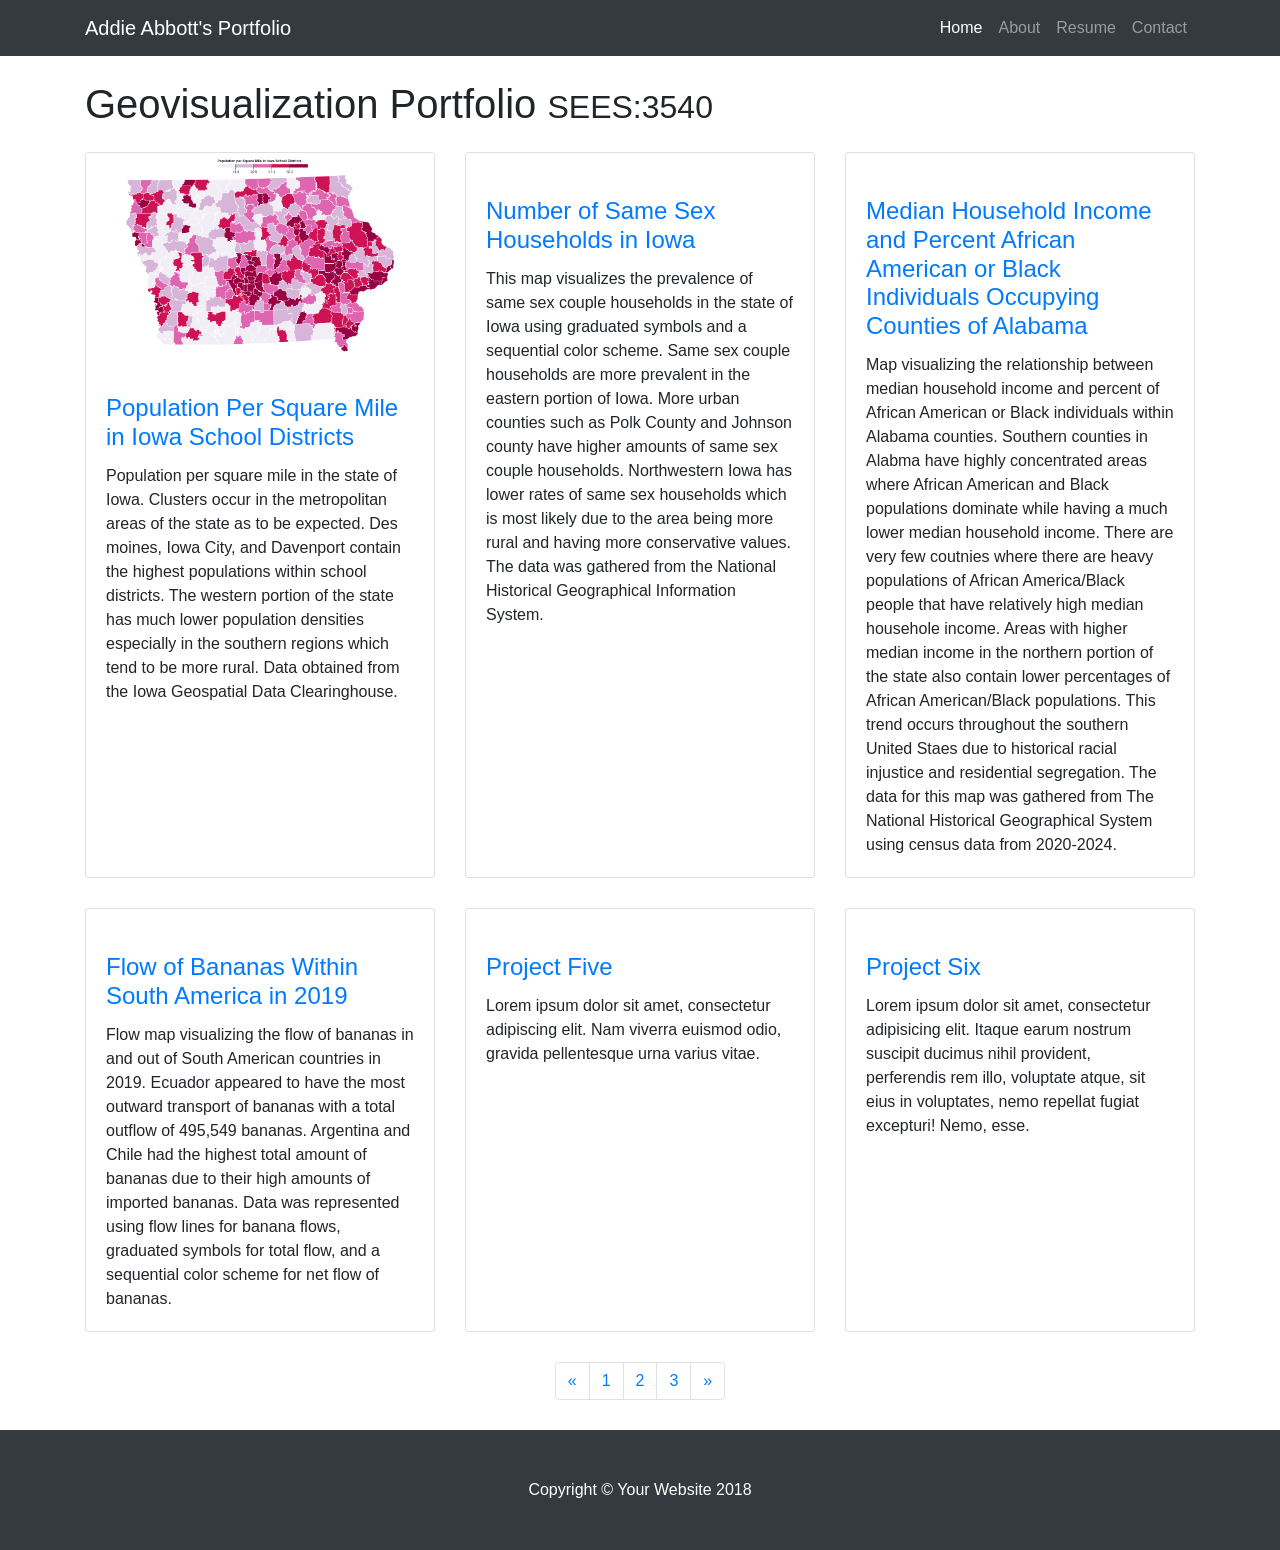
==== index.html @ a981b6f8 "linktest.html" ====
<!DOCTYPE html>
<html lang="en">

  <head>

    <meta charset="utf-8">
    <meta name="viewport" content="width=device-width, initial-scale=1, shrink-to-fit=no">
    <meta name="description" content="">
    <meta name="author" content="">

    <title>Addie's Geovisualization Portfolio</title>

    <!-- Bootstrap core CSS -->
    <link href="vendor/bootstrap/css/bootstrap.min.css" rel="stylesheet">

    <!-- Custom styles for this template -->
    <link href="css/3-col-portfolio.css" rel="stylesheet">

  </head>

  <body>

    <!-- Navigation -->
    <nav class="navbar navbar-expand-lg navbar-dark bg-dark fixed-top">
      <div class="container">
        <a class="navbar-brand" href="#">Addie Abbott's Portfolio</a>
        <button class="navbar-toggler" type="button" data-toggle="collapse" data-target="#navbarResponsive" aria-controls="navbarResponsive" aria-expanded="false" aria-label="Toggle navigation">
          <span class="navbar-toggler-icon"></span>
        </button>
        <div class="collapse navbar-collapse" id="navbarResponsive">
          <ul class="navbar-nav ml-auto">
            <li class="nav-item active">
              <a class="nav-link" href="#">Home
                <span class="sr-only">(current)</span>
              </a>
            </li>
            <li class="nav-item">
              <a class="nav-link" href="shortbio.html">About</a>
            </li>
            <li class="nav-item">
              <a class="nav-link" href="Files/addison_abbott_resume.pdf">Resume</a>
            </li>
            <li class="nav-item">
              <a class="nav-link" href="mailto:akabbott@uiowa.edu">Contact</a>
            </li>
          </ul>
        </div>
      </div>
    </nav>

    <!-- Page Content -->
    <div class="container">

      <!-- Page Heading -->
      <h1 class="my-4">Geovisualization Portfolio
        <small>SEES:3540</small>
      </h1>

      <div class="row">
        <div class="col-lg-4 col-sm-6 portfolio-item">
          <div class="card h-100">
            <a href="https://observablehq.com/d/2ada8fbce5937c35"><img class="card-img-top" src="images/choropleth.png" alt=""></a>
            <div class="card-body">
              <h4 class="card-title">
                <a href="https://observablehq.com/d/2ada8fbce5937c35">Population Per Square Mile in Iowa School Districts</a>
              </h4>
              <p class="card-text">Population per square mile in the state of Iowa. Clusters occur in the metropolitan areas of the state as to be expected. Des moines, Iowa City, and Davenport contain the highest populations within school districts. The western portion of the state has much lower population densities especially in the southern regions which tend to be more rural. Data obtained from the Iowa Geospatial Data Clearinghouse. </p>
            </div>
          </div>
        </div>
        <div class="col-lg-4 col-sm-6 portfolio-item">
          <div class="card h-100">
            <a href="https://observablehq.com/d/25302e7f16d099eb"><img class="card-img-top" src="images/graduatedSymbols.png" alt=""></a>
            <div class="card-body">
              <h4 class="card-title">
                <a href="#">Number of Same Sex Households in Iowa</a>
              </h4>
              <p class="card-text">This map visualizes the prevalence of same sex couple households in the state of Iowa using graduated symbols and a sequential color scheme. Same sex couple households are more prevalent in the eastern portion of Iowa. More urban counties such as Polk County and Johnson county have higher amounts of same sex couple households. Northwestern Iowa has lower rates of same sex households which is most likely due to the area being more rural and having more conservative values. The data was gathered from the National Historical Geographical Information System.</p>
            </div>
          </div>
        </div>
        <div class="col-lg-4 col-sm-6 portfolio-item">
          <div class="card h-100">
            <a href="#"><img class="card-img-top" src="http://placehold.it/700x400" alt=""></a>
            <div class="card-body">
              <h4 class="card-title">
                <a href="#">Median Household Income and Percent African American or Black Individuals Occupying Counties of Alabama</a>
              </h4>
              <p class="card-text">Map visualizing the relationship between median household income and percent of African American or Black individuals within Alabama counties. Southern counties in Alabma have highly concentrated areas where African American and Black populations dominate while having a much lower median household income. There are very few coutnies where there are heavy populations of African America/Black people that have relatively high median househole income. Areas with higher median income in the northern portion of the state also contain lower percentages of African American/Black populations. This trend occurs throughout the southern United Staes due to historical racial injustice and residential segregation. The data for this map was gathered from The National Historical Geographical System using census data from 2020-2024.</p>
            </div>
          </div>
        </div>
        <div class="col-lg-4 col-sm-6 portfolio-item">
          <div class="card h-100">
            <a href="#"><img class="card-img-top" src="http://placehold.it/700x400" alt=""></a>
            <div class="card-body">
              <h4 class="card-title">
                <a href="#">Flow of Bananas Within South America in 2019</a>
              </h4>
              <p class="card-text">Flow map visualizing the flow of bananas in and out of South American countries in 2019. Ecuador appeared to have the most outward transport of bananas with a total outflow of 495,549 bananas. Argentina and Chile had the highest total amount of bananas due to their high amounts of imported bananas. Data was represented using flow lines for banana flows, graduated symbols for total flow, and a sequential color scheme for net flow of bananas.</p>
            </div>
          </div>
        </div>
        <div class="col-lg-4 col-sm-6 portfolio-item">
          <div class="card h-100">
            <a href="#"><img class="card-img-top" src="http://placehold.it/700x400" alt=""></a>
            <div class="card-body">
              <h4 class="card-title">
                <a href="#">Project Five</a>
              </h4>
              <p class="card-text">Lorem ipsum dolor sit amet, consectetur adipiscing elit. Nam viverra euismod odio, gravida pellentesque urna varius vitae.</p>
            </div>
          </div>
        </div>
        <div class="col-lg-4 col-sm-6 portfolio-item">
          <div class="card h-100">
            <a href="#"><img class="card-img-top" src="http://placehold.it/700x400" alt=""></a>
            <div class="card-body">
              <h4 class="card-title">
                <a href="#">Project Six</a>
              </h4>
              <p class="card-text">Lorem ipsum dolor sit amet, consectetur adipisicing elit. Itaque earum nostrum suscipit ducimus nihil provident, perferendis rem illo, voluptate atque, sit eius in voluptates, nemo repellat fugiat excepturi! Nemo, esse.</p>
            </div>
          </div>
        </div>
      </div>
      <!-- /.row -->

      <!-- Pagination -->
      <ul class="pagination justify-content-center">
        <li class="page-item">
          <a class="page-link" href="#" aria-label="Previous">
            <span aria-hidden="true">&laquo;</span>
            <span class="sr-only">Previous</span>
          </a>
        </li>
        <li class="page-item">
          <a class="page-link" href="#">1</a>
        </li>
        <li class="page-item">
          <a class="page-link" href="#">2</a>
        </li>
        <li class="page-item">
          <a class="page-link" href="#">3</a>
        </li>
        <li class="page-item">
          <a class="page-link" href="#" aria-label="Next">
            <span aria-hidden="true">&raquo;</span>
            <span class="sr-only">Next</span>
          </a>
        </li>
      </ul>

    </div>
    <!-- /.container -->

    <!-- Footer -->
    <footer class="py-5 bg-dark">
      <div class="container">
        <p class="m-0 text-center text-white">Copyright &copy; Your Website 2018</p>
      </div>
      <!-- /.container -->
    </footer>

    <!-- Bootstrap core JavaScript -->
    <script src="vendor/jquery/jquery.min.js"></script>
    <script src="vendor/bootstrap/js/bootstrap.bundle.min.js"></script>

  </body>

</html>
---- css/3-col-portfolio.css ----
/*!
 * Start Bootstrap - 3 Col Portfolio (https://startbootstrap.com/template-overviews/3-col-portfolio)
 * Copyright 2013-2018 Start Bootstrap
 * Licensed under MIT (https://github.com/BlackrockDigital/startbootstrap-3-col-portfolio/blob/master/LICENSE)
 */

body {
  padding-top: 54px;
}

@media (min-width: 992px) {
  body {
    padding-top: 56px;
  }
}

.portfolio-item {
  margin-bottom: 30px;
}

.pagination {
  margin-bottom: 30px;
}
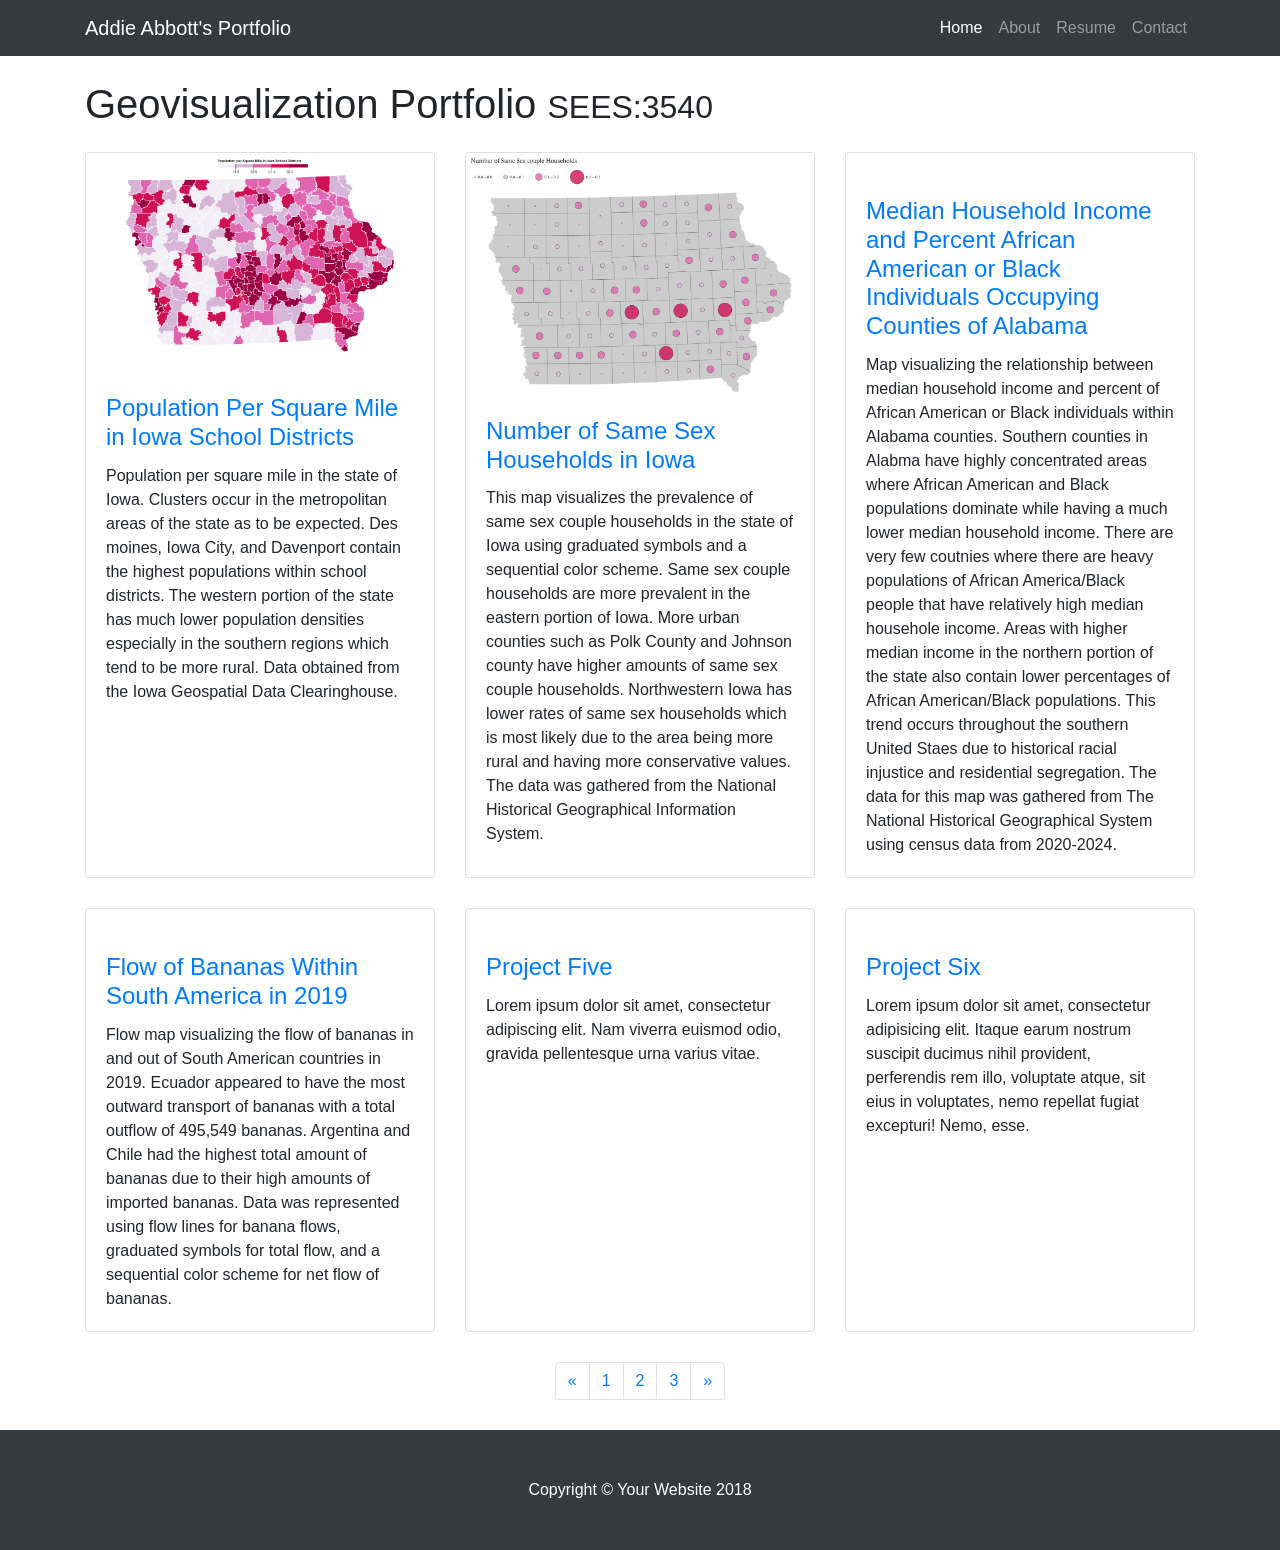
==== commit 457b6a3e: "LinkPics.html" ====
--- a/index.html
+++ b/index.html
@@ -73,7 +73,7 @@
             <a href="https://observablehq.com/d/25302e7f16d099eb"><img class="card-img-top" src="images/graduatedSymbols.png" alt=""></a>
             <div class="card-body">
               <h4 class="card-title">
-                <a href="#">Number of Same Sex Households in Iowa</a>
+                <a href="https://observablehq.com/d/25302e7f16d099eb">Number of Same Sex Households in Iowa</a>
               </h4>
               <p class="card-text">This map visualizes the prevalence of same sex couple households in the state of Iowa using graduated symbols and a sequential color scheme. Same sex couple households are more prevalent in the eastern portion of Iowa. More urban counties such as Polk County and Johnson county have higher amounts of same sex couple households. Northwestern Iowa has lower rates of same sex households which is most likely due to the area being more rural and having more conservative values. The data was gathered from the National Historical Geographical Information System.</p>
             </div>
@@ -81,10 +81,10 @@
         </div>
         <div class="col-lg-4 col-sm-6 portfolio-item">
           <div class="card h-100">
-            <a href="#"><img class="card-img-top" src="http://placehold.it/700x400" alt=""></a>
+            <a href="https://observablehq.com/d/d50f263e7f8bade0"><img class="card-img-top" src="images/AlabamaBivariate" alt=""></a>
             <div class="card-body">
               <h4 class="card-title">
-                <a href="#">Median Household Income and Percent African American or Black Individuals Occupying Counties of Alabama</a>
+                <a href="https://observablehq.com/d/d50f263e7f8bade0">Median Household Income and Percent African American or Black Individuals Occupying Counties of Alabama</a>
               </h4>
               <p class="card-text">Map visualizing the relationship between median household income and percent of African American or Black individuals within Alabama counties. Southern counties in Alabma have highly concentrated areas where African American and Black populations dominate while having a much lower median household income. There are very few coutnies where there are heavy populations of African America/Black people that have relatively high median househole income. Areas with higher median income in the northern portion of the state also contain lower percentages of African American/Black populations. This trend occurs throughout the southern United Staes due to historical racial injustice and residential segregation. The data for this map was gathered from The National Historical Geographical System using census data from 2020-2024.</p>
             </div>
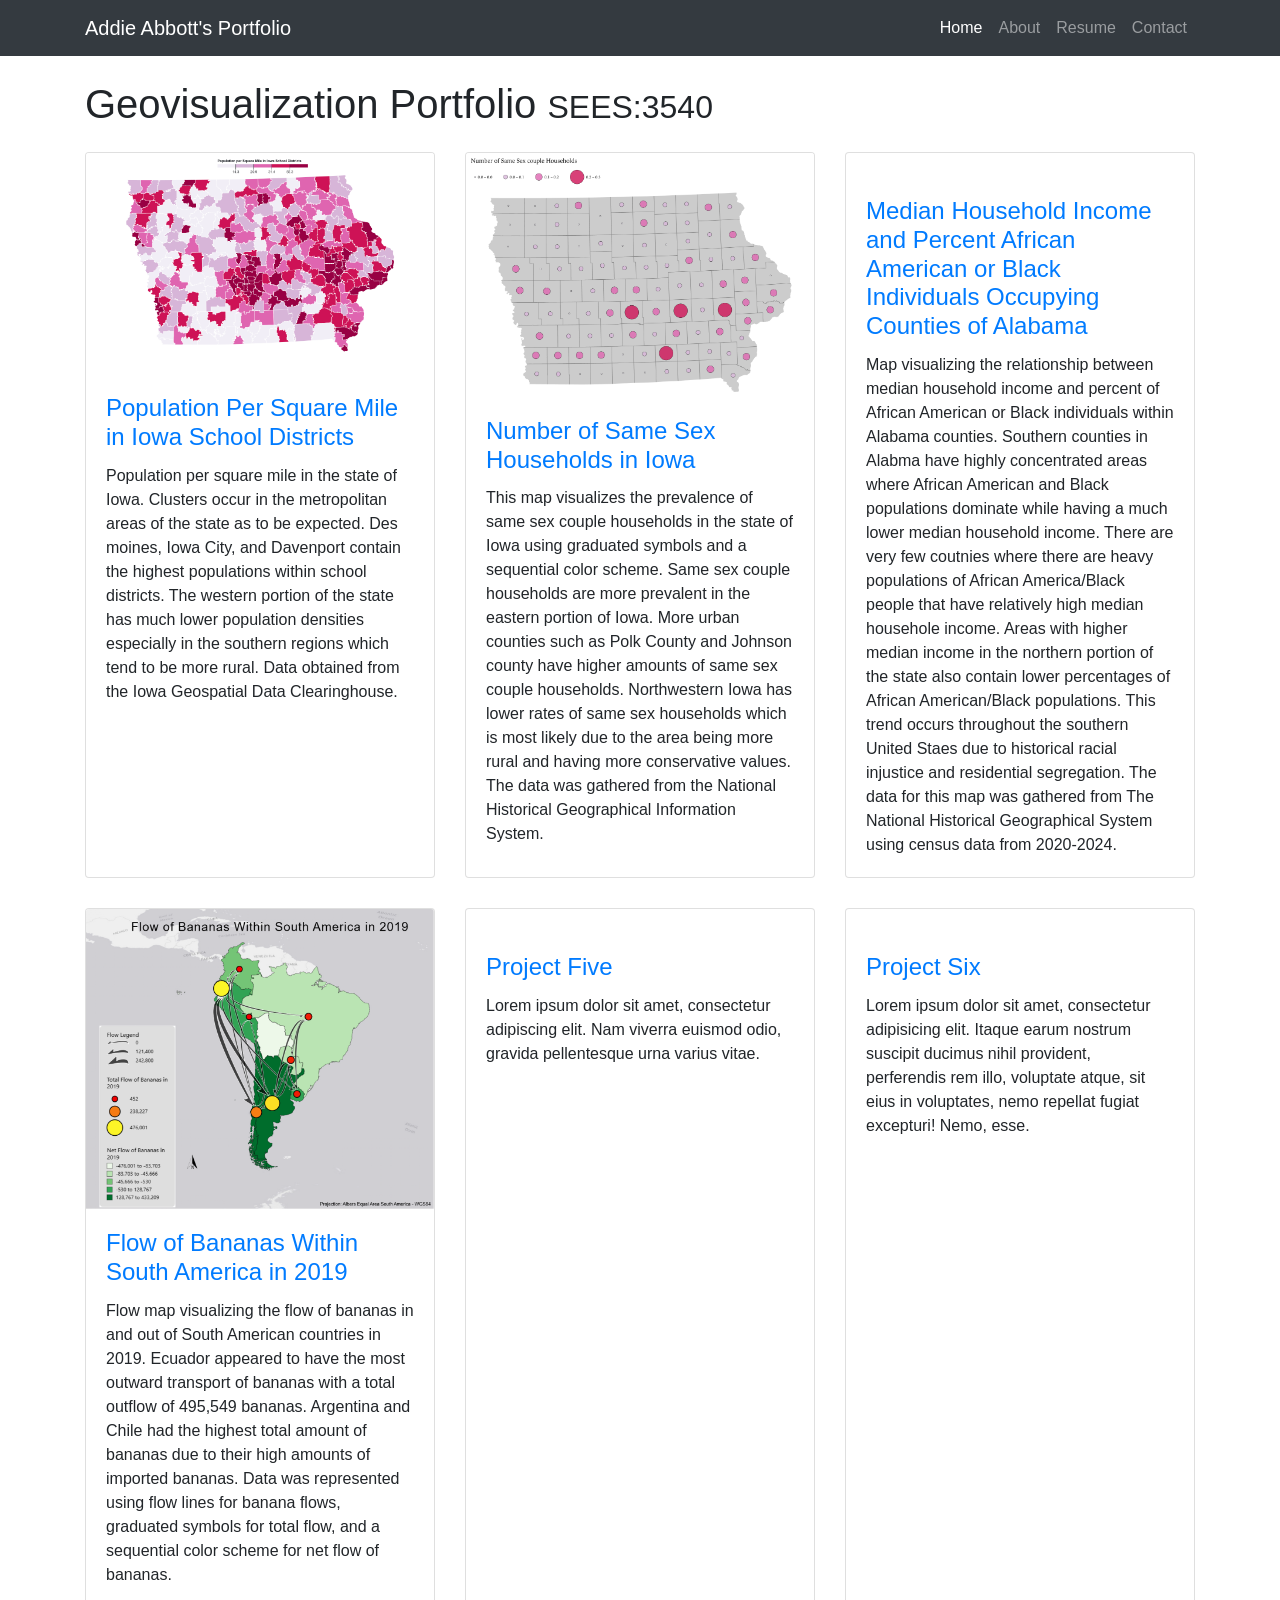
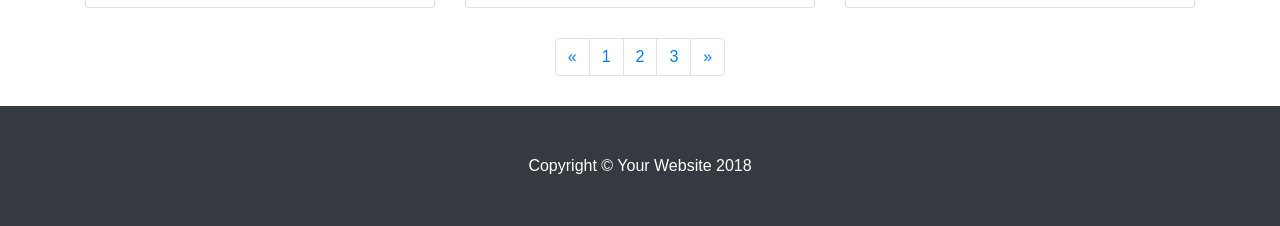
==== commit d00e6359: "pngs.html" ====
--- a/index.html
+++ b/index.html
@@ -81,7 +81,7 @@
         </div>
         <div class="col-lg-4 col-sm-6 portfolio-item">
           <div class="card h-100">
-            <a href="https://observablehq.com/d/d50f263e7f8bade0"><img class="card-img-top" src="images/AlabamaBivariate" alt=""></a>
+            <a href="https://observablehq.com/d/d50f263e7f8bade0"><img class="card-img-top" src="images/AlabamaBivariate.png" alt=""></a>
             <div class="card-body">
               <h4 class="card-title">
                 <a href="https://observablehq.com/d/d50f263e7f8bade0">Median Household Income and Percent African American or Black Individuals Occupying Counties of Alabama</a>
@@ -92,7 +92,7 @@
         </div>
         <div class="col-lg-4 col-sm-6 portfolio-item">
           <div class="card h-100">
-            <a href="#"><img class="card-img-top" src="http://placehold.it/700x400" alt=""></a>
+            <a href="#"><img class="card-img-top" src="images/SouthAmericaFlowMap.png" alt=""></a>
             <div class="card-body">
               <h4 class="card-title">
                 <a href="#">Flow of Bananas Within South America in 2019</a>
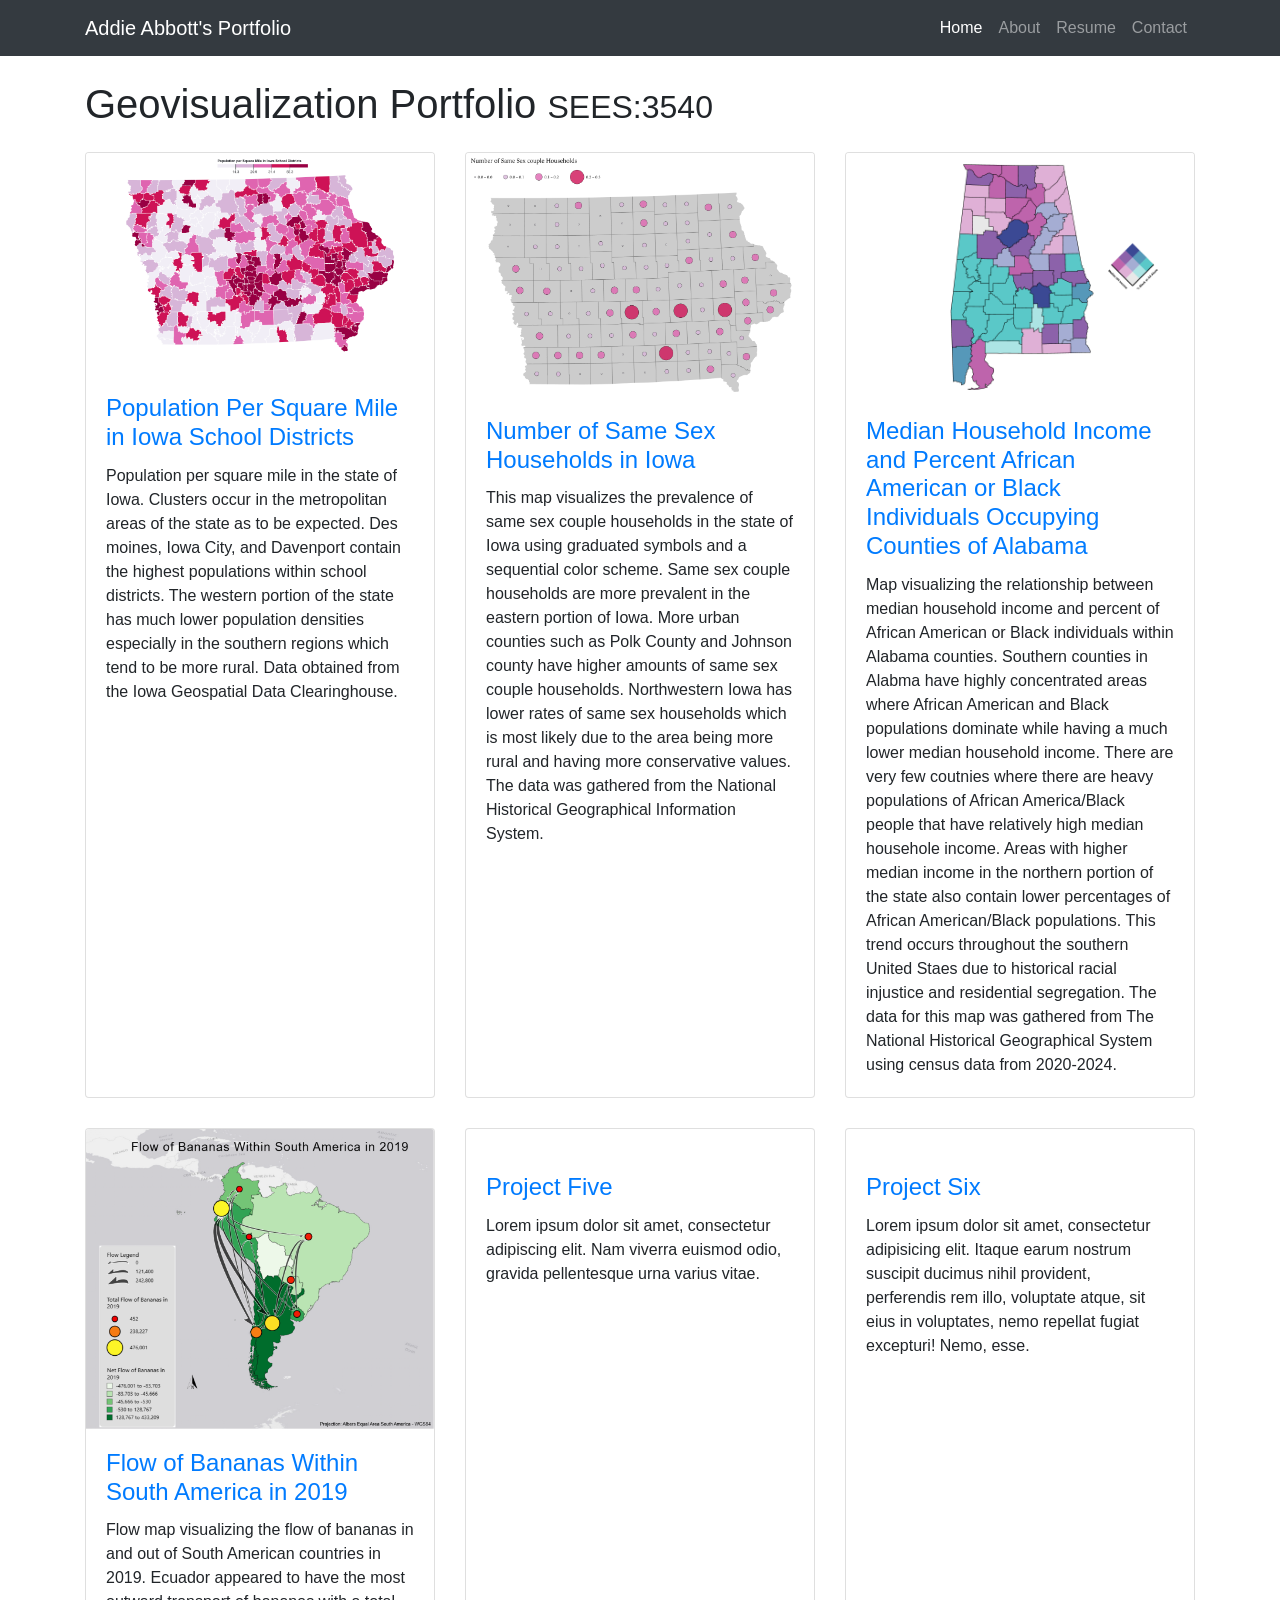
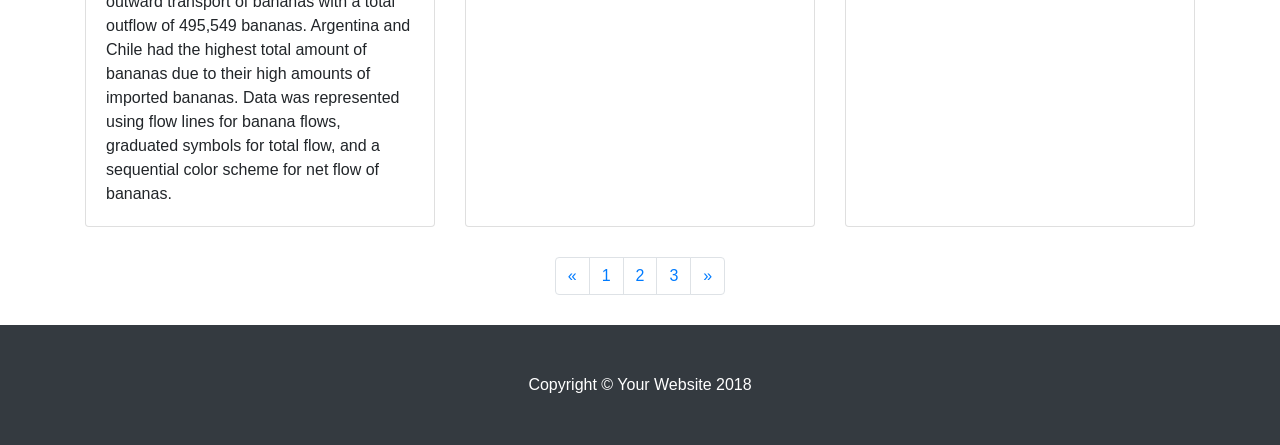
==== commit 7756ea76: "pngs.html" ====
--- a/index.html
+++ b/index.html
@@ -81,7 +81,7 @@
         </div>
         <div class="col-lg-4 col-sm-6 portfolio-item">
           <div class="card h-100">
-            <a href="https://observablehq.com/d/d50f263e7f8bade0"><img class="card-img-top" src="images/AlabamaBivariate.png" alt=""></a>
+            <a href="https://observablehq.com/d/d50f263e7f8bade0"><img class="card-img-top" src="images/AlambamaBivariate.png" alt=""></a>
             <div class="card-body">
               <h4 class="card-title">
                 <a href="https://observablehq.com/d/d50f263e7f8bade0">Median Household Income and Percent African American or Black Individuals Occupying Counties of Alabama</a>
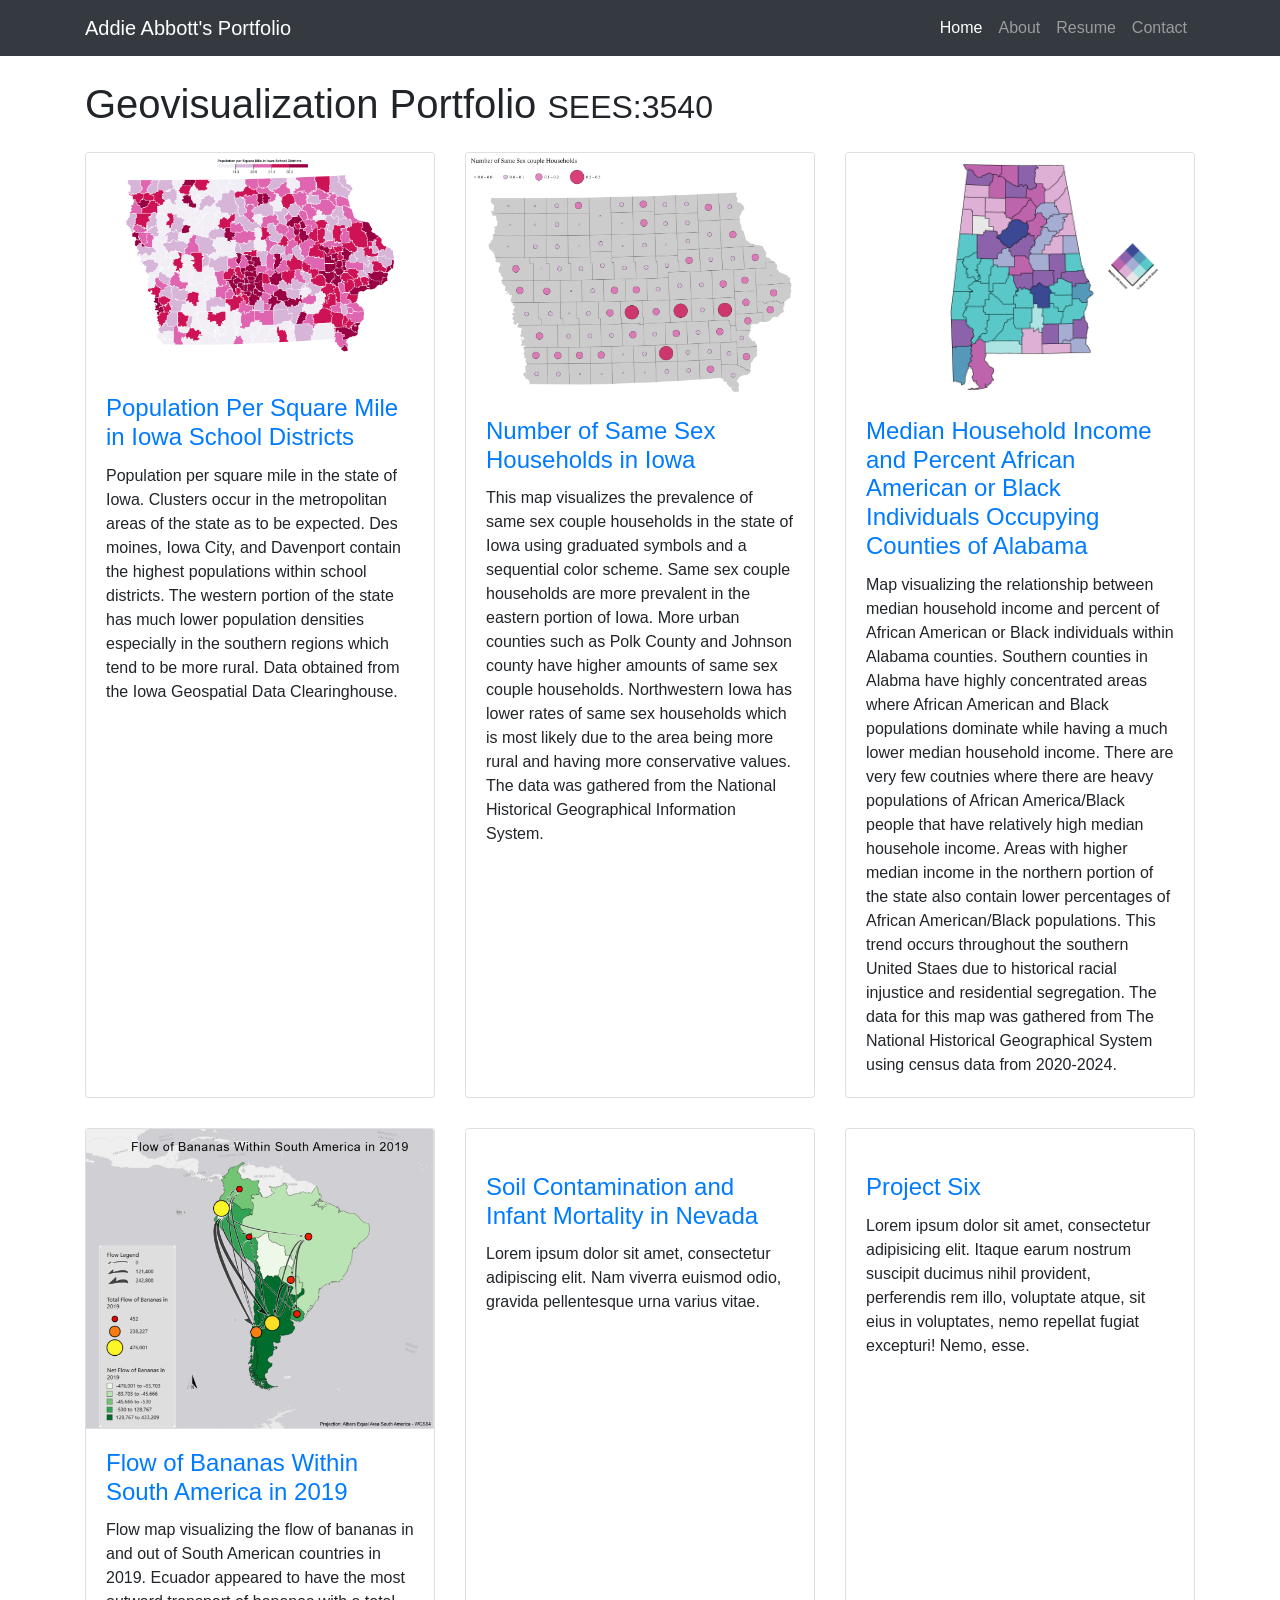
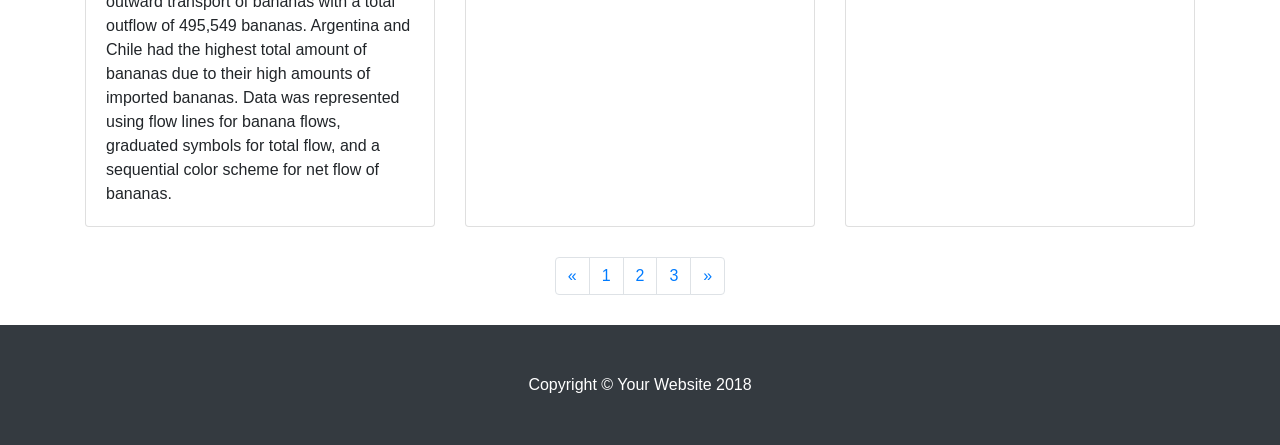
==== commit bb87a173: "final.html" ====
--- a/index.html
+++ b/index.html
@@ -103,10 +103,10 @@
         </div>
         <div class="col-lg-4 col-sm-6 portfolio-item">
           <div class="card h-100">
-            <a href="#"><img class="card-img-top" src="http://placehold.it/700x400" alt=""></a>
+            <a href="https://storymaps.arcgis.com/stories/69b7e3b1343b4d2fa1378becad441b39"><img class="card-img-top" src="http://placehold.it/700x400" alt=""></a>
             <div class="card-body">
               <h4 class="card-title">
-                <a href="#">Project Five</a>
+                <a href="https://storymaps.arcgis.com/stories/69b7e3b1343b4d2fa1378becad441b39">Soil Contamination and Infant Mortality in Nevada</a>
               </h4>
               <p class="card-text">Lorem ipsum dolor sit amet, consectetur adipiscing elit. Nam viverra euismod odio, gravida pellentesque urna varius vitae.</p>
             </div>
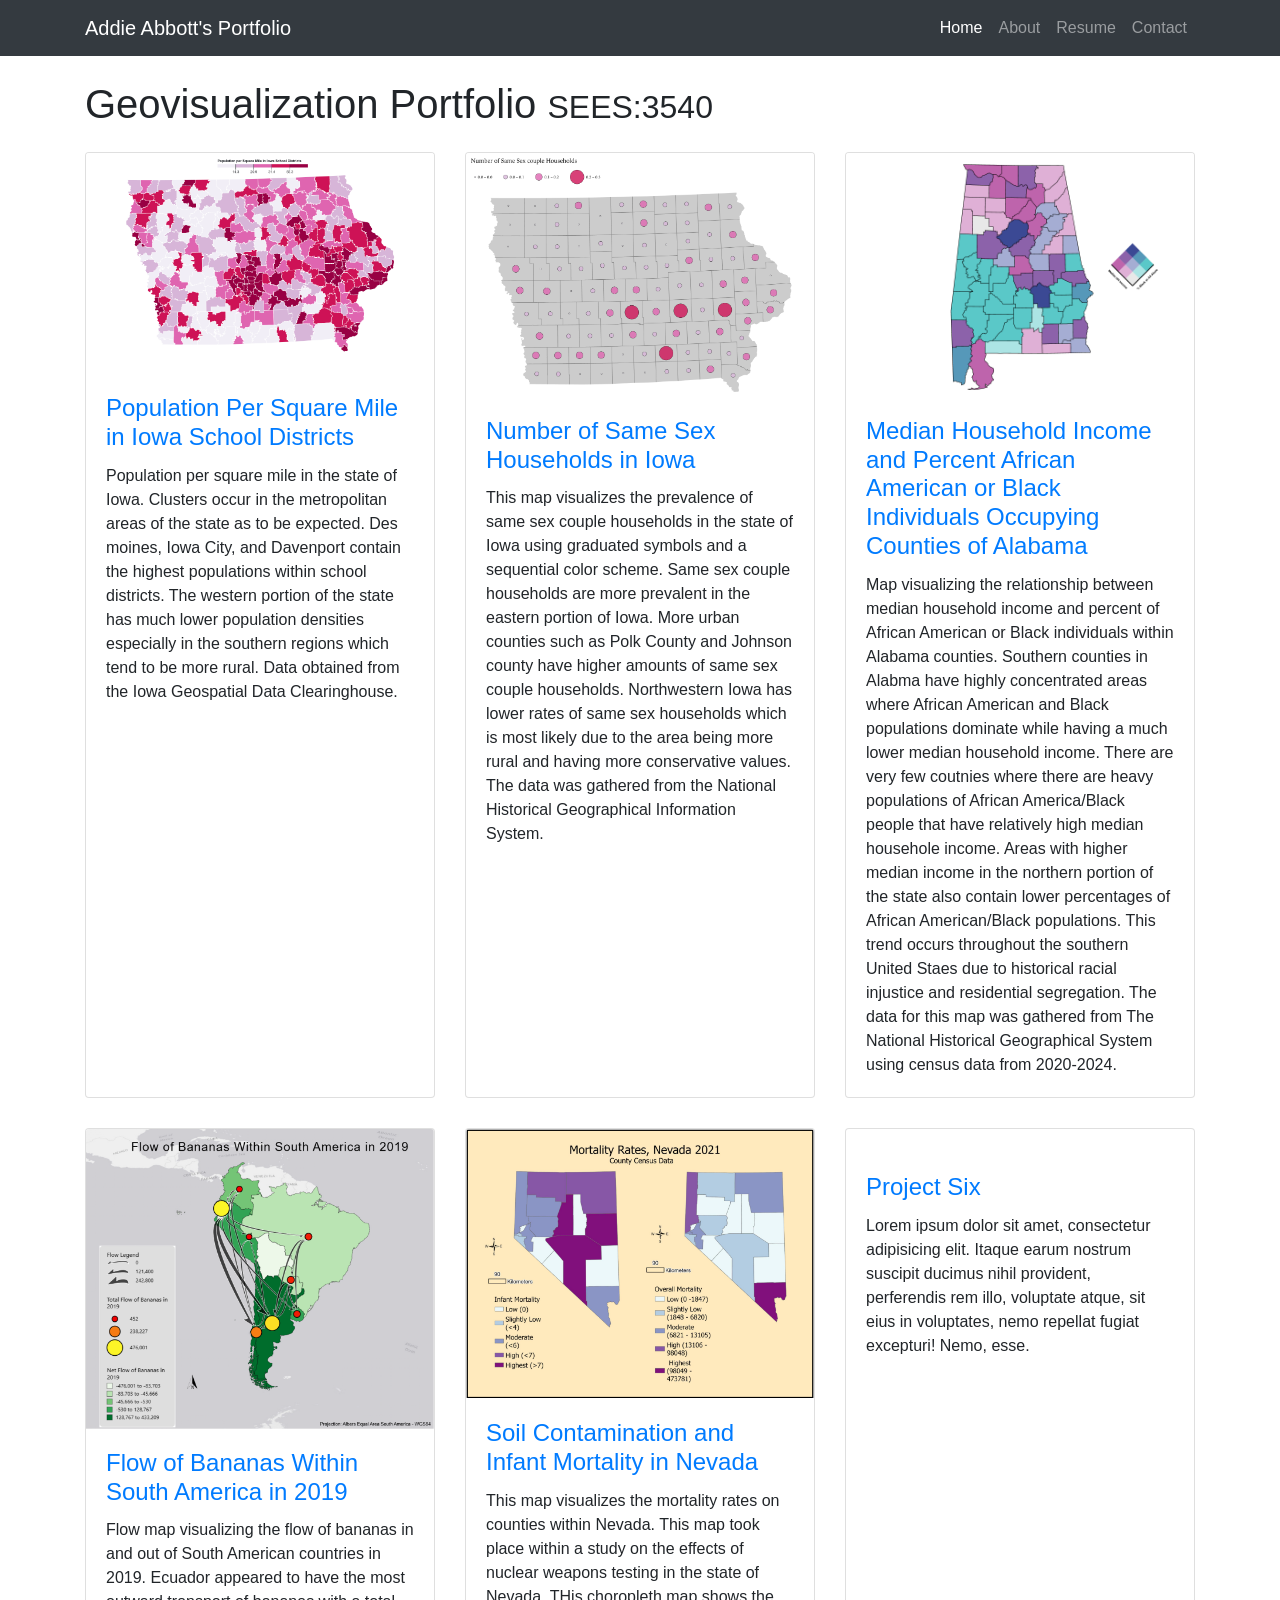
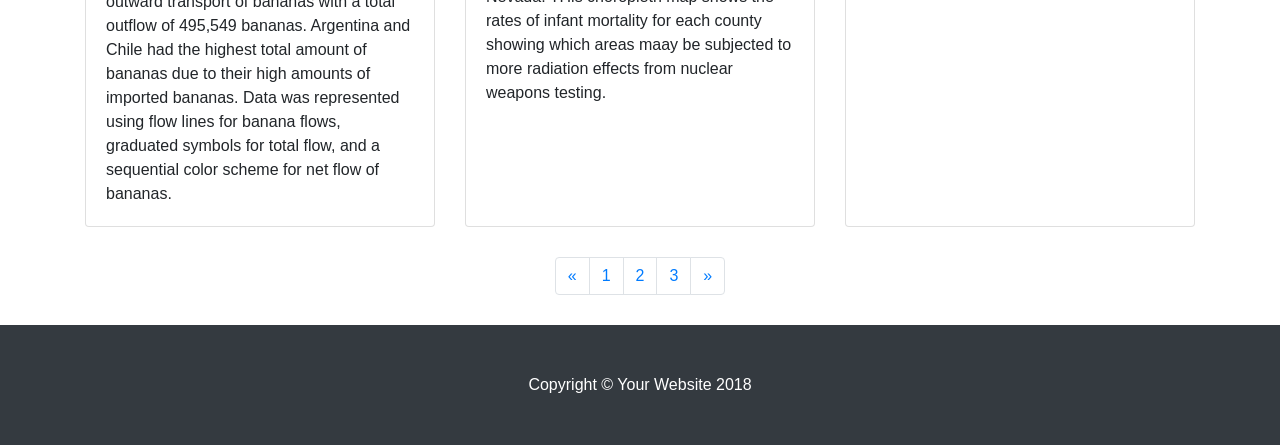
==== commit 0ea402fd: "Update index.html" ====
--- a/index.html
+++ b/index.html
@@ -103,12 +103,12 @@
         </div>
         <div class="col-lg-4 col-sm-6 portfolio-item">
           <div class="card h-100">
-            <a href="https://storymaps.arcgis.com/stories/69b7e3b1343b4d2fa1378becad441b39"><img class="card-img-top" src="http://placehold.it/700x400" alt=""></a>
+            <a href="https://storymaps.arcgis.com/stories/69b7e3b1343b4d2fa1378becad441b39"><img class="card-img-top" src="images/NevadaMortality.png" alt=""></a>
             <div class="card-body">
               <h4 class="card-title">
                 <a href="https://storymaps.arcgis.com/stories/69b7e3b1343b4d2fa1378becad441b39">Soil Contamination and Infant Mortality in Nevada</a>
               </h4>
-              <p class="card-text">Lorem ipsum dolor sit amet, consectetur adipiscing elit. Nam viverra euismod odio, gravida pellentesque urna varius vitae.</p>
+              <p class="card-text">This map visualizes the mortality rates on counties within Nevada. This map took place within a study on the effects of nuclear weapons testing in the state of Nevada. THis choropleth map shows the rates of infant mortality for each county showing which areas maay be subjected to more radiation effects from nuclear weapons testing.</p>
             </div>
           </div>
         </div>
